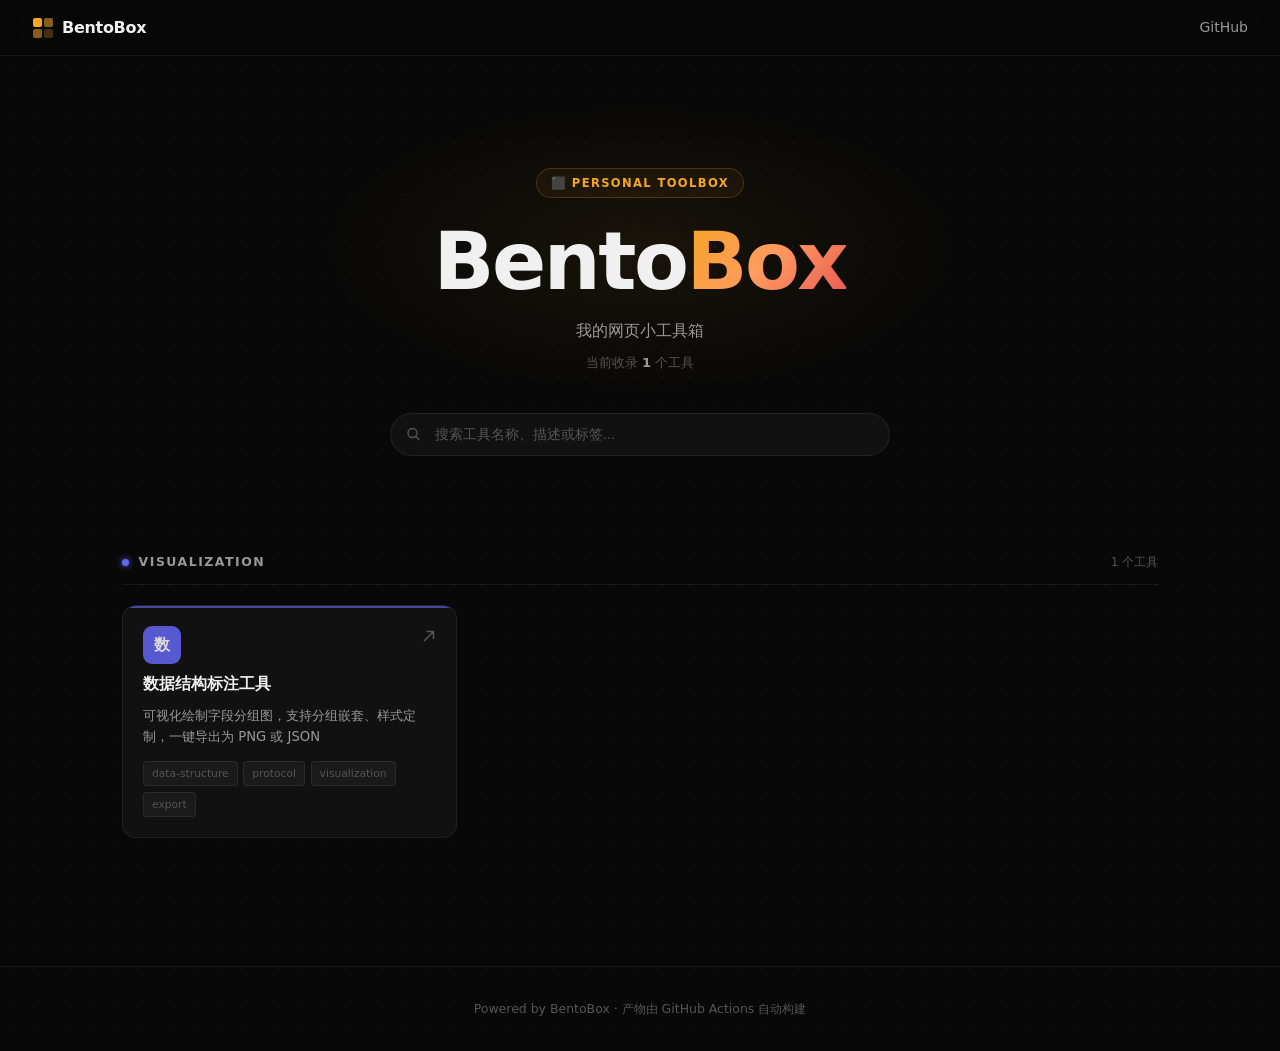
==== index.html @ 3259fa53 "deploy: 2026-03-08T04:17:30.360Z" ====
<!DOCTYPE html><html lang="zh-CN"> <head><meta charset="UTF-8"><meta name="viewport" content="width=device-width, initial-scale=1.0"><meta name="description" content="我的网页小工具箱"><title>工具箱 | BentoBox</title><link rel="icon" type="image/svg+xml" href="/favicon.svg"><link rel="stylesheet" href="/_assets/index.KYujO9lM.css"></head> <body> <header class="site-header"> <a class="site-header__logo" href="/"> <svg class="site-header__logo-mark" width="22" height="22" viewBox="0 0 22 22" fill="none" aria-hidden="true"> <rect x="1" y="1" width="9" height="9" rx="2" fill="#f5a623"></rect> <rect x="12" y="1" width="9" height="9" rx="2" fill="#f5a623" opacity="0.55"></rect> <rect x="1" y="12" width="9" height="9" rx="2" fill="#f5a623" opacity="0.55"></rect> <rect x="12" y="12" width="9" height="9" rx="2" fill="#f5a623" opacity="0.25"></rect> </svg>
BentoBox
</a> <nav class="site-header__nav"> <a href="https://github.com/XiaMoooooo/BentoBox" target="_blank" rel="noopener noreferrer">GitHub</a> </nav> </header> <main class="site-main">  <section class="hero"> <div class="hero__eyebrow">⬛ Personal Toolbox</div> <h1>Bento<span>Box</span></h1> <p class="hero__sub">我的网页小工具箱</p> <p class="hero__stats">当前收录 <strong>1</strong> 个工具</p> <div class="search-wrap"> <div class="search-bar"> <svg class="search-bar__icon" width="15" height="15" viewBox="0 0 15 15" fill="none" aria-hidden="true"> <circle cx="6.5" cy="6.5" r="4.5" stroke="currentColor" stroke-width="1.4"></circle> <path d="M10.5 10.5L13 13" stroke="currentColor" stroke-width="1.4" stroke-linecap="round"></path> </svg> <input type="search" id="tool-search" placeholder="搜索工具名称、描述或标签..." autocomplete="off" aria-label="搜索工具"> </div> </div> <script type="module">const c=document.getElementById("tool-search");c?.addEventListener("input",()=>{const t=c.value.toLowerCase().trim(),i=document.querySelectorAll(".tool-card"),r=document.querySelectorAll(".tools-category");let o=!1;i.forEach(e=>{const s=e.textContent?.toLowerCase()??"";e.style.display=!t||s.includes(t)?"":"none"}),r.forEach(e=>{const n=e.querySelectorAll('.tool-card:not([style*="display: none"])').length>0;e.style.display=n?"":"none",n&&(o=!0)});const l=document.getElementById("no-results");l&&l.classList.toggle("visible",!!t&&!o)});</script> </section> <div class="tools-section">  <div class="no-results" id="no-results">没有找到匹配的工具</div> <section class="tools-category" style="--cat-color: #6366f1"> <div class="tools-category__header"> <div class="tools-category__dot"></div> <h2 class="tools-category__title">visualization</h2> <span class="tools-category__count">1 个工具</span> </div> <div class="tools-grid"> <article class="tool-card" style="--cat-color: #6366f1">  <div class="tool-card__top"> <div class="tool-card__icon">数</div> <svg class="tool-card__arrow" width="14" height="14" viewBox="0 0 14 14" fill="none" aria-hidden="true"> <path d="M2.5 11.5L11.5 2.5M11.5 2.5H5M11.5 2.5V9.5" stroke="currentColor" stroke-width="1.5" stroke-linecap="round"></path> </svg> </div> <h3 class="tool-card__title"> <a href="/tools/data-struct-markup/">数据结构标注工具</a> </h3> <p class="tool-card__description">可视化绘制字段分组图，支持分组嵌套、样式定制，一键导出为 PNG 或 JSON</p> <ul class="tool-card__tags"> <li class="tool-card__tag">data-structure</li><li class="tool-card__tag">protocol</li><li class="tool-card__tag">visualization</li><li class="tool-card__tag">export</li> </ul> </article> </div> </section> </div>  </main> <footer class="site-footer"> <p>Powered by BentoBox · 产物由 GitHub Actions 自动构建</p> </footer> </body></html>
---- _assets/index.KYujO9lM.css ----
*,*:before,*:after{box-sizing:border-box;margin:0;padding:0}:root{--bg: #080808;--surface: #111;--surface-2: #161616;--border: rgba(255, 255, 255, .07);--border-strong: rgba(255, 255, 255, .14);--text: #f0f0f0;--text-2: #999;--muted: #555;--accent: #f5a623;--accent-hover: #ffc04a;--radius: 14px;font-family:system-ui,-apple-system,Segoe UI,Helvetica Neue,sans-serif}::-webkit-scrollbar{width:6px}::-webkit-scrollbar-track{background:transparent}::-webkit-scrollbar-thumb{background:#282828;border-radius:3px}::-webkit-scrollbar-thumb:hover{background:#383838}body{background:var(--bg);color:var(--text);min-height:100vh;line-height:1.6;background-image:radial-gradient(rgba(255,255,255,.032) 1px,transparent 1px);background-size:26px 26px}a{color:inherit;text-decoration:none}.site-header{display:flex;align-items:center;justify-content:space-between;padding:0 2rem;height:56px;border-bottom:1px solid var(--border);position:sticky;top:0;background:#080808bf;backdrop-filter:blur(20px);-webkit-backdrop-filter:blur(20px);z-index:100}.site-header__logo{font-size:1rem;font-weight:700;color:var(--text);letter-spacing:-.3px;display:flex;align-items:center;gap:.5rem}.site-header__logo-mark{display:block;flex-shrink:0}.site-header__nav{display:flex;gap:1.5rem;align-items:center}.site-header__nav a{color:var(--text-2);font-size:.875rem;transition:color .2s}.site-header__nav a:hover{color:var(--text)}.site-main{max-width:1100px;margin:0 auto;padding:2rem 2rem 5rem}.site-footer{text-align:center;padding:2rem;color:var(--muted);font-size:.78rem;border-top:1px solid var(--border)}.hero{text-align:center;padding:5rem 1rem 3.5rem;position:relative}.hero:before{content:"";position:absolute;top:0;left:50%;transform:translate(-50%);width:700px;height:320px;background:radial-gradient(ellipse at center,rgba(245,166,35,.07) 0%,transparent 65%);pointer-events:none;z-index:0}.hero>*{position:relative;z-index:1}.hero__eyebrow{display:inline-flex;align-items:center;gap:.4rem;font-size:.72rem;font-weight:600;color:var(--accent);text-transform:uppercase;letter-spacing:.12em;margin-bottom:1.5rem;padding:.3rem .9rem;border:1px solid rgba(245,166,35,.22);border-radius:9999px;background:#f5a6230d}.hero h1{font-size:clamp(2.8rem,8vw,5rem);font-weight:800;letter-spacing:-2.5px;line-height:1;color:var(--text);margin-bottom:1rem}.hero h1 span{background:linear-gradient(130deg,var(--accent) 0%,#ff9b5e 50%,#e85555 100%);-webkit-background-clip:text;-webkit-text-fill-color:transparent;background-clip:text}.hero__sub{color:var(--text-2);font-size:1rem;margin-bottom:.5rem}.hero__stats{font-size:.82rem;color:var(--muted);margin-bottom:2.5rem}.hero__stats strong{color:var(--text-2)}.search-wrap{display:flex;justify-content:center}.search-bar{position:relative;width:100%;max-width:500px}.search-bar__icon{position:absolute;left:1rem;top:50%;transform:translateY(-50%);color:var(--muted);pointer-events:none;display:flex;align-items:center}.search-bar input{width:100%;padding:.8rem 1.25rem .8rem 2.75rem;background:var(--surface);border:1px solid var(--border);border-radius:9999px;color:var(--text);font-size:.9rem;outline:none;transition:border-color .2s,box-shadow .2s}.search-bar input::placeholder{color:var(--muted)}.search-bar input:focus{border-color:#f5a62373;box-shadow:0 0 0 3px #f5a62312}.tools-section{margin-top:2.5rem}.tools-category{margin-bottom:3rem}.tools-category__header{display:flex;align-items:center;gap:.6rem;margin-bottom:1.25rem;padding-bottom:.75rem;border-bottom:1px solid var(--border)}.tools-category__dot{width:7px;height:7px;border-radius:50%;background:var(--cat-color, var(--muted));flex-shrink:0;box-shadow:0 0 6px var(--cat-color, transparent)}.tools-category__title{font-size:.78rem;font-weight:600;text-transform:uppercase;letter-spacing:.12em;color:var(--text-2)}.tools-category__count{margin-left:auto;font-size:.72rem;color:var(--muted)}.tools-grid{display:grid;grid-template-columns:repeat(auto-fill,minmax(260px,1fr));gap:1rem}.no-results{text-align:center;padding:3rem;color:var(--muted);font-size:.9rem;display:none}.no-results.visible{display:block}.tool-card{background:var(--surface);border:1px solid var(--border);border-radius:var(--radius);padding:1.25rem;display:flex;flex-direction:column;gap:.625rem;cursor:pointer;position:relative;overflow:hidden;transition:border-color .2s,background .2s,transform .2s,box-shadow .2s}.tool-card:before{content:"";position:absolute;top:0;left:0;right:0;height:2px;background:var(--cat-color, transparent);opacity:.65;transition:opacity .2s}.tool-card:hover{border-color:var(--border-strong);background:var(--surface-2);transform:translateY(-2px);box-shadow:0 10px 32px #00000059}.tool-card:hover:before{opacity:1}.tool-card--featured{border-color:#f5a62326;background:#f5a62305}.tool-card__top{display:flex;align-items:flex-start;justify-content:space-between;gap:.75rem}.tool-card__icon{width:38px;height:38px;border-radius:9px;background:var(--cat-color, #333);display:flex;align-items:center;justify-content:center;font-size:1rem;font-weight:700;color:#fff;flex-shrink:0;opacity:.85;text-transform:uppercase;letter-spacing:-.5px}.tool-card__arrow{color:var(--muted);transition:color .2s,transform .2s;flex-shrink:0;margin-top:3px}.tool-card:hover .tool-card__arrow{color:var(--accent);transform:translate(2px,-2px)}.tool-card__feat-badge{font-size:.65rem;padding:.15rem .5rem;background:var(--accent);color:#000;border-radius:9999px;font-weight:700;letter-spacing:.02em;position:absolute;top:.85rem;right:.85rem}.tool-card__title{font-size:.975rem;font-weight:600;line-height:1.35}.tool-card__title a{color:var(--text);transition:color .2s}.tool-card__title a:after{content:"";position:absolute;inset:0}.tool-card:hover .tool-card__title a{color:var(--accent)}.tool-card__description{font-size:.825rem;color:var(--text-2);flex:1;line-height:1.6;display:-webkit-box;-webkit-line-clamp:2;-webkit-box-orient:vertical;overflow:hidden}.tool-card__tags{list-style:none;display:flex;flex-wrap:wrap;gap:.35rem;margin-top:auto;padding-top:.25rem}.tool-card__tag{font-size:.67rem;padding:.18rem .5rem;background:#ffffff0a;border:1px solid var(--border);border-radius:4px;color:var(--muted)}.empty-state{text-align:center;padding:6rem 2rem}.empty-state__icon{font-size:2.5rem;margin-bottom:1.5rem;opacity:.3}.empty-state h2{font-size:1.2rem;margin-bottom:.75rem;color:var(--text-2);font-weight:500}.empty-state p{color:var(--muted);font-size:.875rem;line-height:1.9}.empty-state code{font-size:.83rem;background:var(--surface);border:1px solid var(--border);padding:.1rem .45rem;border-radius:4px;color:var(--accent);font-family:ui-monospace,SF Mono,Fira Code,monospace}
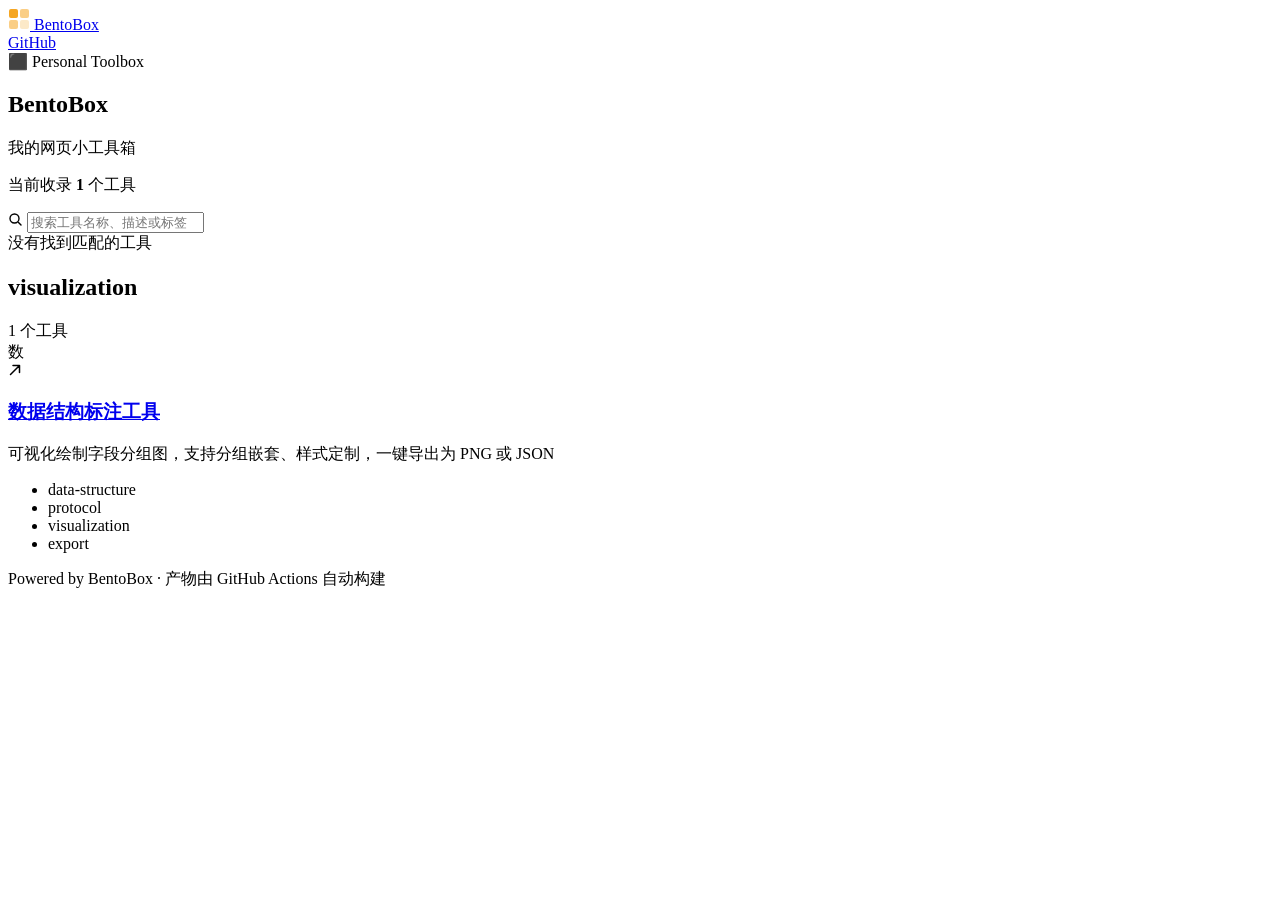
==== commit c3c0b77a: "deploy: 2026-03-08T04:34:06.216Z" ====
--- a/index.html
+++ b/index.html
@@ -1,3 +1,3 @@
-<!DOCTYPE html><html lang="zh-CN"> <head><meta charset="UTF-8"><meta name="viewport" content="width=device-width, initial-scale=1.0"><meta name="description" content="我的网页小工具箱"><title>工具箱 | BentoBox</title><link rel="icon" type="image/svg+xml" href="/favicon.svg"><link rel="stylesheet" href="/_assets/index.KYujO9lM.css"></head> <body> <header class="site-header"> <a class="site-header__logo" href="/"> <svg class="site-header__logo-mark" width="22" height="22" viewBox="0 0 22 22" fill="none" aria-hidden="true"> <rect x="1" y="1" width="9" height="9" rx="2" fill="#f5a623"></rect> <rect x="12" y="1" width="9" height="9" rx="2" fill="#f5a623" opacity="0.55"></rect> <rect x="1" y="12" width="9" height="9" rx="2" fill="#f5a623" opacity="0.55"></rect> <rect x="12" y="12" width="9" height="9" rx="2" fill="#f5a623" opacity="0.25"></rect> </svg>
+<!DOCTYPE html><html lang="zh-CN"> <head><meta charset="UTF-8"><meta name="viewport" content="width=device-width, initial-scale=1.0"><meta name="description" content="我的网页小工具箱"><title>工具箱 | BentoBox</title><link rel="icon" type="image/svg+xml" href="/BentoBox-Web/favicon.svg"><link rel="stylesheet" href="/BentoBox-Web/_assets/index.KYujO9lM.css"></head> <body> <header class="site-header"> <a class="site-header__logo" href="/BentoBox-Web/"> <svg class="site-header__logo-mark" width="22" height="22" viewBox="0 0 22 22" fill="none" aria-hidden="true"> <rect x="1" y="1" width="9" height="9" rx="2" fill="#f5a623"></rect> <rect x="12" y="1" width="9" height="9" rx="2" fill="#f5a623" opacity="0.55"></rect> <rect x="1" y="12" width="9" height="9" rx="2" fill="#f5a623" opacity="0.55"></rect> <rect x="12" y="12" width="9" height="9" rx="2" fill="#f5a623" opacity="0.25"></rect> </svg>
 BentoBox
-</a> <nav class="site-header__nav"> <a href="https://github.com/XiaMoooooo/BentoBox" target="_blank" rel="noopener noreferrer">GitHub</a> </nav> </header> <main class="site-main">  <section class="hero"> <div class="hero__eyebrow">⬛ Personal Toolbox</div> <h1>Bento<span>Box</span></h1> <p class="hero__sub">我的网页小工具箱</p> <p class="hero__stats">当前收录 <strong>1</strong> 个工具</p> <div class="search-wrap"> <div class="search-bar"> <svg class="search-bar__icon" width="15" height="15" viewBox="0 0 15 15" fill="none" aria-hidden="true"> <circle cx="6.5" cy="6.5" r="4.5" stroke="currentColor" stroke-width="1.4"></circle> <path d="M10.5 10.5L13 13" stroke="currentColor" stroke-width="1.4" stroke-linecap="round"></path> </svg> <input type="search" id="tool-search" placeholder="搜索工具名称、描述或标签..." autocomplete="off" aria-label="搜索工具"> </div> </div> <script type="module">const c=document.getElementById("tool-search");c?.addEventListener("input",()=>{const t=c.value.toLowerCase().trim(),i=document.querySelectorAll(".tool-card"),r=document.querySelectorAll(".tools-category");let o=!1;i.forEach(e=>{const s=e.textContent?.toLowerCase()??"";e.style.display=!t||s.includes(t)?"":"none"}),r.forEach(e=>{const n=e.querySelectorAll('.tool-card:not([style*="display: none"])').length>0;e.style.display=n?"":"none",n&&(o=!0)});const l=document.getElementById("no-results");l&&l.classList.toggle("visible",!!t&&!o)});</script> </section> <div class="tools-section">  <div class="no-results" id="no-results">没有找到匹配的工具</div> <section class="tools-category" style="--cat-color: #6366f1"> <div class="tools-category__header"> <div class="tools-category__dot"></div> <h2 class="tools-category__title">visualization</h2> <span class="tools-category__count">1 个工具</span> </div> <div class="tools-grid"> <article class="tool-card" style="--cat-color: #6366f1">  <div class="tool-card__top"> <div class="tool-card__icon">数</div> <svg class="tool-card__arrow" width="14" height="14" viewBox="0 0 14 14" fill="none" aria-hidden="true"> <path d="M2.5 11.5L11.5 2.5M11.5 2.5H5M11.5 2.5V9.5" stroke="currentColor" stroke-width="1.5" stroke-linecap="round"></path> </svg> </div> <h3 class="tool-card__title"> <a href="/tools/data-struct-markup/">数据结构标注工具</a> </h3> <p class="tool-card__description">可视化绘制字段分组图，支持分组嵌套、样式定制，一键导出为 PNG 或 JSON</p> <ul class="tool-card__tags"> <li class="tool-card__tag">data-structure</li><li class="tool-card__tag">protocol</li><li class="tool-card__tag">visualization</li><li class="tool-card__tag">export</li> </ul> </article> </div> </section> </div>  </main> <footer class="site-footer"> <p>Powered by BentoBox · 产物由 GitHub Actions 自动构建</p> </footer> </body></html>+</a> <nav class="site-header__nav"> <a href="https://github.com/XiaMoooooo/BentoBox" target="_blank" rel="noopener noreferrer">GitHub</a> </nav> </header> <main class="site-main">  <section class="hero"> <div class="hero__eyebrow">⬛ Personal Toolbox</div> <h1>Bento<span>Box</span></h1> <p class="hero__sub">我的网页小工具箱</p> <p class="hero__stats">当前收录 <strong>1</strong> 个工具</p> <div class="search-wrap"> <div class="search-bar"> <svg class="search-bar__icon" width="15" height="15" viewBox="0 0 15 15" fill="none" aria-hidden="true"> <circle cx="6.5" cy="6.5" r="4.5" stroke="currentColor" stroke-width="1.4"></circle> <path d="M10.5 10.5L13 13" stroke="currentColor" stroke-width="1.4" stroke-linecap="round"></path> </svg> <input type="search" id="tool-search" placeholder="搜索工具名称、描述或标签..." autocomplete="off" aria-label="搜索工具"> </div> </div> <script type="module">const c=document.getElementById("tool-search");c?.addEventListener("input",()=>{const t=c.value.toLowerCase().trim(),i=document.querySelectorAll(".tool-card"),r=document.querySelectorAll(".tools-category");let o=!1;i.forEach(e=>{const s=e.textContent?.toLowerCase()??"";e.style.display=!t||s.includes(t)?"":"none"}),r.forEach(e=>{const n=e.querySelectorAll('.tool-card:not([style*="display: none"])').length>0;e.style.display=n?"":"none",n&&(o=!0)});const l=document.getElementById("no-results");l&&l.classList.toggle("visible",!!t&&!o)});</script> </section> <div class="tools-section">  <div class="no-results" id="no-results">没有找到匹配的工具</div> <section class="tools-category" style="--cat-color: #6366f1"> <div class="tools-category__header"> <div class="tools-category__dot"></div> <h2 class="tools-category__title">visualization</h2> <span class="tools-category__count">1 个工具</span> </div> <div class="tools-grid"> <article class="tool-card" style="--cat-color: #6366f1">  <div class="tool-card__top"> <div class="tool-card__icon">数</div> <svg class="tool-card__arrow" width="14" height="14" viewBox="0 0 14 14" fill="none" aria-hidden="true"> <path d="M2.5 11.5L11.5 2.5M11.5 2.5H5M11.5 2.5V9.5" stroke="currentColor" stroke-width="1.5" stroke-linecap="round"></path> </svg> </div> <h3 class="tool-card__title"> <a href="/BentoBox-Web/tools/data-struct-markup/">数据结构标注工具</a> </h3> <p class="tool-card__description">可视化绘制字段分组图，支持分组嵌套、样式定制，一键导出为 PNG 或 JSON</p> <ul class="tool-card__tags"> <li class="tool-card__tag">data-structure</li><li class="tool-card__tag">protocol</li><li class="tool-card__tag">visualization</li><li class="tool-card__tag">export</li> </ul> </article> </div> </section> </div>  </main> <footer class="site-footer"> <p>Powered by BentoBox · 产物由 GitHub Actions 自动构建</p> </footer> </body></html>
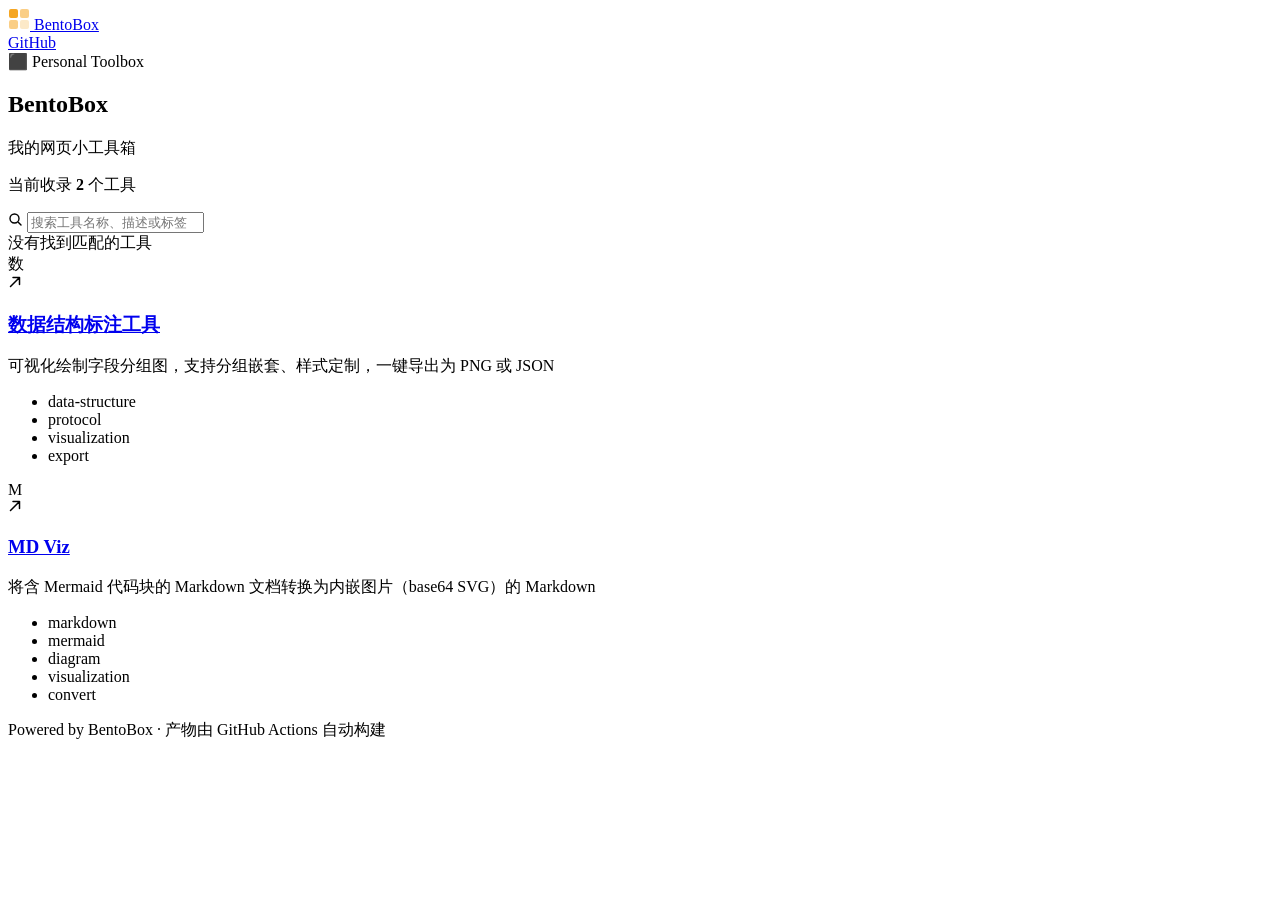
==== commit 9f85ca79: "deploy: 2026-03-13T03:25:51.848Z" ====
--- a/index.html
+++ b/index.html
@@ -1,3 +1,5 @@
-<!DOCTYPE html><html lang="zh-CN"> <head><meta charset="UTF-8"><meta name="viewport" content="width=device-width, initial-scale=1.0"><meta name="description" content="我的网页小工具箱"><title>工具箱 | BentoBox</title><link rel="icon" type="image/svg+xml" href="/BentoBox-Web/favicon.svg"><link rel="stylesheet" href="/BentoBox-Web/_assets/index.KYujO9lM.css"></head> <body> <header class="site-header"> <a class="site-header__logo" href="/BentoBox-Web/"> <svg class="site-header__logo-mark" width="22" height="22" viewBox="0 0 22 22" fill="none" aria-hidden="true"> <rect x="1" y="1" width="9" height="9" rx="2" fill="#f5a623"></rect> <rect x="12" y="1" width="9" height="9" rx="2" fill="#f5a623" opacity="0.55"></rect> <rect x="1" y="12" width="9" height="9" rx="2" fill="#f5a623" opacity="0.55"></rect> <rect x="12" y="12" width="9" height="9" rx="2" fill="#f5a623" opacity="0.25"></rect> </svg>
+<!DOCTYPE html><html lang="zh-CN"> <head><meta charset="UTF-8"><meta name="viewport" content="width=device-width, initial-scale=1.0"><meta name="description" content="我的网页小工具箱"><title>工具箱 | BentoBox</title><link rel="icon" type="image/svg+xml" href="/BentoBox-Page/favicon.svg"><link rel="stylesheet" href="/BentoBox-Page/_assets/index.BEciTjfA.css">
+<style>.tool-card[data-astro-cid-g5sewvjw]{position:relative}.tool-card__link[data-astro-cid-g5sewvjw]:after{content:"";position:absolute;inset:0}
+</style></head> <body> <header class="site-header"> <a class="site-header__logo" href="/BentoBox-Page/"> <svg class="site-header__logo-mark" width="22" height="22" viewBox="0 0 22 22" fill="none" aria-hidden="true"> <rect x="1" y="1" width="9" height="9" rx="2" fill="#f5a623"></rect> <rect x="12" y="1" width="9" height="9" rx="2" fill="#f5a623" opacity="0.55"></rect> <rect x="1" y="12" width="9" height="9" rx="2" fill="#f5a623" opacity="0.55"></rect> <rect x="12" y="12" width="9" height="9" rx="2" fill="#f5a623" opacity="0.25"></rect> </svg>
 BentoBox
-</a> <nav class="site-header__nav"> <a href="https://github.com/XiaMoooooo/BentoBox" target="_blank" rel="noopener noreferrer">GitHub</a> </nav> </header> <main class="site-main">  <section class="hero"> <div class="hero__eyebrow">⬛ Personal Toolbox</div> <h1>Bento<span>Box</span></h1> <p class="hero__sub">我的网页小工具箱</p> <p class="hero__stats">当前收录 <strong>1</strong> 个工具</p> <div class="search-wrap"> <div class="search-bar"> <svg class="search-bar__icon" width="15" height="15" viewBox="0 0 15 15" fill="none" aria-hidden="true"> <circle cx="6.5" cy="6.5" r="4.5" stroke="currentColor" stroke-width="1.4"></circle> <path d="M10.5 10.5L13 13" stroke="currentColor" stroke-width="1.4" stroke-linecap="round"></path> </svg> <input type="search" id="tool-search" placeholder="搜索工具名称、描述或标签..." autocomplete="off" aria-label="搜索工具"> </div> </div> <script type="module">const c=document.getElementById("tool-search");c?.addEventListener("input",()=>{const t=c.value.toLowerCase().trim(),i=document.querySelectorAll(".tool-card"),r=document.querySelectorAll(".tools-category");let o=!1;i.forEach(e=>{const s=e.textContent?.toLowerCase()??"";e.style.display=!t||s.includes(t)?"":"none"}),r.forEach(e=>{const n=e.querySelectorAll('.tool-card:not([style*="display: none"])').length>0;e.style.display=n?"":"none",n&&(o=!0)});const l=document.getElementById("no-results");l&&l.classList.toggle("visible",!!t&&!o)});</script> </section> <div class="tools-section">  <div class="no-results" id="no-results">没有找到匹配的工具</div> <section class="tools-category" style="--cat-color: #6366f1"> <div class="tools-category__header"> <div class="tools-category__dot"></div> <h2 class="tools-category__title">visualization</h2> <span class="tools-category__count">1 个工具</span> </div> <div class="tools-grid"> <article class="tool-card" style="--cat-color: #6366f1">  <div class="tool-card__top"> <div class="tool-card__icon">数</div> <svg class="tool-card__arrow" width="14" height="14" viewBox="0 0 14 14" fill="none" aria-hidden="true"> <path d="M2.5 11.5L11.5 2.5M11.5 2.5H5M11.5 2.5V9.5" stroke="currentColor" stroke-width="1.5" stroke-linecap="round"></path> </svg> </div> <h3 class="tool-card__title"> <a href="/BentoBox-Web/tools/data-struct-markup/">数据结构标注工具</a> </h3> <p class="tool-card__description">可视化绘制字段分组图，支持分组嵌套、样式定制，一键导出为 PNG 或 JSON</p> <ul class="tool-card__tags"> <li class="tool-card__tag">data-structure</li><li class="tool-card__tag">protocol</li><li class="tool-card__tag">visualization</li><li class="tool-card__tag">export</li> </ul> </article> </div> </section> </div>  </main> <footer class="site-footer"> <p>Powered by BentoBox · 产物由 GitHub Actions 自动构建</p> </footer> </body></html>+</a> <nav class="site-header__nav"> <a href="https://github.com/XiaMoooooo/BentoBox" target="_blank" rel="noopener noreferrer">GitHub</a> </nav> </header> <main class="site-main">  <section class="hero"> <div class="hero__eyebrow">⬛ Personal Toolbox</div> <h1>Bento<span>Box</span></h1> <p class="hero__sub">我的网页小工具箱</p> <p class="hero__stats">当前收录 <strong>2</strong> 个工具</p> <div class="search-wrap"> <div class="search-bar"> <svg class="search-bar__icon" width="15" height="15" viewBox="0 0 15 15" fill="none" aria-hidden="true"> <circle cx="6.5" cy="6.5" r="4.5" stroke="currentColor" stroke-width="1.4"></circle> <path d="M10.5 10.5L13 13" stroke="currentColor" stroke-width="1.4" stroke-linecap="round"></path> </svg> <input type="search" id="tool-search" placeholder="搜索工具名称、描述或标签..." autocomplete="off" aria-label="搜索工具"> </div> </div> <script type="module">const c=document.getElementById("tool-search");c?.addEventListener("input",()=>{const t=c.value.toLowerCase().trim(),i=document.querySelectorAll(".tool-card"),r=document.querySelectorAll(".tools-category");let o=!1;i.forEach(e=>{const s=e.textContent?.toLowerCase()??"";e.style.display=!t||s.includes(t)?"":"none"}),r.forEach(e=>{const n=e.querySelectorAll('.tool-card:not([style*="display: none"])').length>0;e.style.display=n?"":"none",n&&(o=!0)});const l=document.getElementById("no-results");l&&l.classList.toggle("visible",!!t&&!o)});</script> </section> <div class="tools-section">  <div class="no-results" id="no-results">没有找到匹配的工具</div> <div class="tools-grid"> <article class="tool-card" style="--cat-color: #6366f1" data-astro-cid-g5sewvjw>  <div class="tool-card__top" data-astro-cid-g5sewvjw> <div class="tool-card__icon" data-astro-cid-g5sewvjw>数</div> <svg class="tool-card__arrow" width="14" height="14" viewBox="0 0 14 14" fill="none" aria-hidden="true" data-astro-cid-g5sewvjw> <path d="M2.5 11.5L11.5 2.5M11.5 2.5H5M11.5 2.5V9.5" stroke="currentColor" stroke-width="1.5" stroke-linecap="round" data-astro-cid-g5sewvjw></path> </svg> </div> <h3 class="tool-card__title" data-astro-cid-g5sewvjw> <a href="/BentoBox-Page/tools/data-struct-markup/" class="tool-card__link" data-astro-cid-g5sewvjw>数据结构标注工具</a> </h3> <p class="tool-card__description" data-astro-cid-g5sewvjw>可视化绘制字段分组图，支持分组嵌套、样式定制，一键导出为 PNG 或 JSON</p> <ul class="tool-card__tags" data-astro-cid-g5sewvjw> <li class="tool-card__tag" data-astro-cid-g5sewvjw>data-structure</li><li class="tool-card__tag" data-astro-cid-g5sewvjw>protocol</li><li class="tool-card__tag" data-astro-cid-g5sewvjw>visualization</li><li class="tool-card__tag" data-astro-cid-g5sewvjw>export</li> </ul> </article> <article class="tool-card" style="--cat-color: #14b8a6" data-astro-cid-g5sewvjw>  <div class="tool-card__top" data-astro-cid-g5sewvjw> <div class="tool-card__icon" data-astro-cid-g5sewvjw>M</div> <svg class="tool-card__arrow" width="14" height="14" viewBox="0 0 14 14" fill="none" aria-hidden="true" data-astro-cid-g5sewvjw> <path d="M2.5 11.5L11.5 2.5M11.5 2.5H5M11.5 2.5V9.5" stroke="currentColor" stroke-width="1.5" stroke-linecap="round" data-astro-cid-g5sewvjw></path> </svg> </div> <h3 class="tool-card__title" data-astro-cid-g5sewvjw> <a href="/BentoBox-Page/tools/md-viz/" class="tool-card__link" data-astro-cid-g5sewvjw>MD Viz</a> </h3> <p class="tool-card__description" data-astro-cid-g5sewvjw>将含 Mermaid 代码块的 Markdown 文档转换为内嵌图片（base64 SVG）的 Markdown</p> <ul class="tool-card__tags" data-astro-cid-g5sewvjw> <li class="tool-card__tag" data-astro-cid-g5sewvjw>markdown</li><li class="tool-card__tag" data-astro-cid-g5sewvjw>mermaid</li><li class="tool-card__tag" data-astro-cid-g5sewvjw>diagram</li><li class="tool-card__tag" data-astro-cid-g5sewvjw>visualization</li><li class="tool-card__tag" data-astro-cid-g5sewvjw>convert</li> </ul> </article>  </div>  </div>  </main> <footer class="site-footer"> <p>Powered by BentoBox · 产物由 GitHub Actions 自动构建</p> </footer> </body></html>
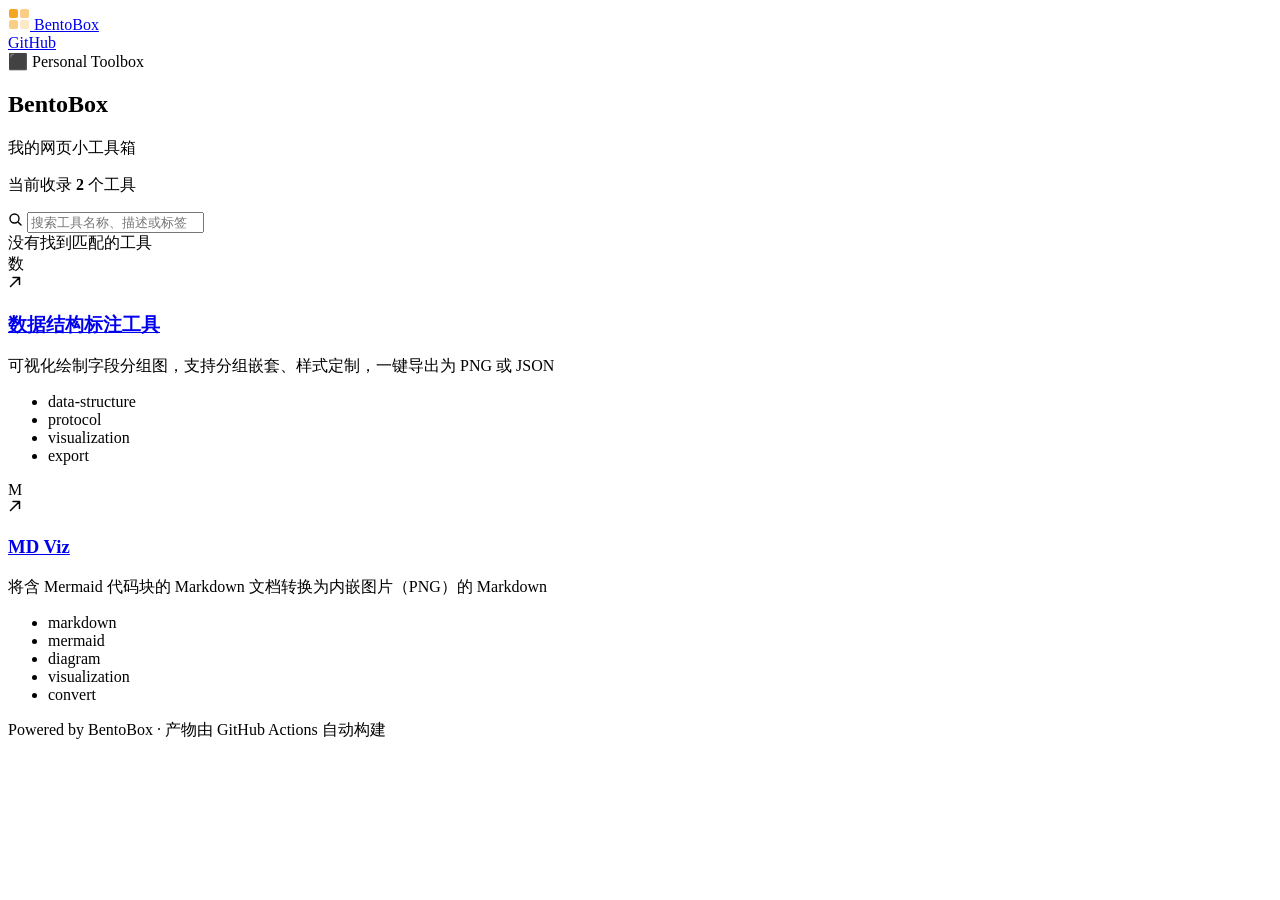
==== commit 4d92e529: "deploy: 2026-03-16T03:27:41.612Z" ====
--- a/index.html
+++ b/index.html
@@ -2,4 +2,4 @@
 <style>.tool-card[data-astro-cid-g5sewvjw]{position:relative}.tool-card__link[data-astro-cid-g5sewvjw]:after{content:"";position:absolute;inset:0}
 </style></head> <body> <header class="site-header"> <a class="site-header__logo" href="/BentoBox-Page/"> <svg class="site-header__logo-mark" width="22" height="22" viewBox="0 0 22 22" fill="none" aria-hidden="true"> <rect x="1" y="1" width="9" height="9" rx="2" fill="#f5a623"></rect> <rect x="12" y="1" width="9" height="9" rx="2" fill="#f5a623" opacity="0.55"></rect> <rect x="1" y="12" width="9" height="9" rx="2" fill="#f5a623" opacity="0.55"></rect> <rect x="12" y="12" width="9" height="9" rx="2" fill="#f5a623" opacity="0.25"></rect> </svg>
 BentoBox
-</a> <nav class="site-header__nav"> <a href="https://github.com/XiaMoooooo/BentoBox" target="_blank" rel="noopener noreferrer">GitHub</a> </nav> </header> <main class="site-main">  <section class="hero"> <div class="hero__eyebrow">⬛ Personal Toolbox</div> <h1>Bento<span>Box</span></h1> <p class="hero__sub">我的网页小工具箱</p> <p class="hero__stats">当前收录 <strong>2</strong> 个工具</p> <div class="search-wrap"> <div class="search-bar"> <svg class="search-bar__icon" width="15" height="15" viewBox="0 0 15 15" fill="none" aria-hidden="true"> <circle cx="6.5" cy="6.5" r="4.5" stroke="currentColor" stroke-width="1.4"></circle> <path d="M10.5 10.5L13 13" stroke="currentColor" stroke-width="1.4" stroke-linecap="round"></path> </svg> <input type="search" id="tool-search" placeholder="搜索工具名称、描述或标签..." autocomplete="off" aria-label="搜索工具"> </div> </div> <script type="module">const c=document.getElementById("tool-search");c?.addEventListener("input",()=>{const t=c.value.toLowerCase().trim(),i=document.querySelectorAll(".tool-card"),r=document.querySelectorAll(".tools-category");let o=!1;i.forEach(e=>{const s=e.textContent?.toLowerCase()??"";e.style.display=!t||s.includes(t)?"":"none"}),r.forEach(e=>{const n=e.querySelectorAll('.tool-card:not([style*="display: none"])').length>0;e.style.display=n?"":"none",n&&(o=!0)});const l=document.getElementById("no-results");l&&l.classList.toggle("visible",!!t&&!o)});</script> </section> <div class="tools-section">  <div class="no-results" id="no-results">没有找到匹配的工具</div> <div class="tools-grid"> <article class="tool-card" style="--cat-color: #6366f1" data-astro-cid-g5sewvjw>  <div class="tool-card__top" data-astro-cid-g5sewvjw> <div class="tool-card__icon" data-astro-cid-g5sewvjw>数</div> <svg class="tool-card__arrow" width="14" height="14" viewBox="0 0 14 14" fill="none" aria-hidden="true" data-astro-cid-g5sewvjw> <path d="M2.5 11.5L11.5 2.5M11.5 2.5H5M11.5 2.5V9.5" stroke="currentColor" stroke-width="1.5" stroke-linecap="round" data-astro-cid-g5sewvjw></path> </svg> </div> <h3 class="tool-card__title" data-astro-cid-g5sewvjw> <a href="/BentoBox-Page/tools/data-struct-markup/" class="tool-card__link" data-astro-cid-g5sewvjw>数据结构标注工具</a> </h3> <p class="tool-card__description" data-astro-cid-g5sewvjw>可视化绘制字段分组图，支持分组嵌套、样式定制，一键导出为 PNG 或 JSON</p> <ul class="tool-card__tags" data-astro-cid-g5sewvjw> <li class="tool-card__tag" data-astro-cid-g5sewvjw>data-structure</li><li class="tool-card__tag" data-astro-cid-g5sewvjw>protocol</li><li class="tool-card__tag" data-astro-cid-g5sewvjw>visualization</li><li class="tool-card__tag" data-astro-cid-g5sewvjw>export</li> </ul> </article> <article class="tool-card" style="--cat-color: #14b8a6" data-astro-cid-g5sewvjw>  <div class="tool-card__top" data-astro-cid-g5sewvjw> <div class="tool-card__icon" data-astro-cid-g5sewvjw>M</div> <svg class="tool-card__arrow" width="14" height="14" viewBox="0 0 14 14" fill="none" aria-hidden="true" data-astro-cid-g5sewvjw> <path d="M2.5 11.5L11.5 2.5M11.5 2.5H5M11.5 2.5V9.5" stroke="currentColor" stroke-width="1.5" stroke-linecap="round" data-astro-cid-g5sewvjw></path> </svg> </div> <h3 class="tool-card__title" data-astro-cid-g5sewvjw> <a href="/BentoBox-Page/tools/md-viz/" class="tool-card__link" data-astro-cid-g5sewvjw>MD Viz</a> </h3> <p class="tool-card__description" data-astro-cid-g5sewvjw>将含 Mermaid 代码块的 Markdown 文档转换为内嵌图片（base64 SVG）的 Markdown</p> <ul class="tool-card__tags" data-astro-cid-g5sewvjw> <li class="tool-card__tag" data-astro-cid-g5sewvjw>markdown</li><li class="tool-card__tag" data-astro-cid-g5sewvjw>mermaid</li><li class="tool-card__tag" data-astro-cid-g5sewvjw>diagram</li><li class="tool-card__tag" data-astro-cid-g5sewvjw>visualization</li><li class="tool-card__tag" data-astro-cid-g5sewvjw>convert</li> </ul> </article>  </div>  </div>  </main> <footer class="site-footer"> <p>Powered by BentoBox · 产物由 GitHub Actions 自动构建</p> </footer> </body></html>+</a> <nav class="site-header__nav"> <a href="https://github.com/XiaMoooooo/BentoBox" target="_blank" rel="noopener noreferrer">GitHub</a> </nav> </header> <main class="site-main">  <section class="hero"> <div class="hero__eyebrow">⬛ Personal Toolbox</div> <h1>Bento<span>Box</span></h1> <p class="hero__sub">我的网页小工具箱</p> <p class="hero__stats">当前收录 <strong>2</strong> 个工具</p> <div class="search-wrap"> <div class="search-bar"> <svg class="search-bar__icon" width="15" height="15" viewBox="0 0 15 15" fill="none" aria-hidden="true"> <circle cx="6.5" cy="6.5" r="4.5" stroke="currentColor" stroke-width="1.4"></circle> <path d="M10.5 10.5L13 13" stroke="currentColor" stroke-width="1.4" stroke-linecap="round"></path> </svg> <input type="search" id="tool-search" placeholder="搜索工具名称、描述或标签..." autocomplete="off" aria-label="搜索工具"> </div> </div> <script type="module">const c=document.getElementById("tool-search");c?.addEventListener("input",()=>{const t=c.value.toLowerCase().trim(),i=document.querySelectorAll(".tool-card"),r=document.querySelectorAll(".tools-category");let o=!1;i.forEach(e=>{const s=e.textContent?.toLowerCase()??"";e.style.display=!t||s.includes(t)?"":"none"}),r.forEach(e=>{const n=e.querySelectorAll('.tool-card:not([style*="display: none"])').length>0;e.style.display=n?"":"none",n&&(o=!0)});const l=document.getElementById("no-results");l&&l.classList.toggle("visible",!!t&&!o)});</script> </section> <div class="tools-section">  <div class="no-results" id="no-results">没有找到匹配的工具</div> <div class="tools-grid"> <article class="tool-card" style="--cat-color: #6366f1" data-astro-cid-g5sewvjw>  <div class="tool-card__top" data-astro-cid-g5sewvjw> <div class="tool-card__icon" data-astro-cid-g5sewvjw>数</div> <svg class="tool-card__arrow" width="14" height="14" viewBox="0 0 14 14" fill="none" aria-hidden="true" data-astro-cid-g5sewvjw> <path d="M2.5 11.5L11.5 2.5M11.5 2.5H5M11.5 2.5V9.5" stroke="currentColor" stroke-width="1.5" stroke-linecap="round" data-astro-cid-g5sewvjw></path> </svg> </div> <h3 class="tool-card__title" data-astro-cid-g5sewvjw> <a href="/BentoBox-Page/tools/data-struct-markup/" class="tool-card__link" data-astro-cid-g5sewvjw>数据结构标注工具</a> </h3> <p class="tool-card__description" data-astro-cid-g5sewvjw>可视化绘制字段分组图，支持分组嵌套、样式定制，一键导出为 PNG 或 JSON</p> <ul class="tool-card__tags" data-astro-cid-g5sewvjw> <li class="tool-card__tag" data-astro-cid-g5sewvjw>data-structure</li><li class="tool-card__tag" data-astro-cid-g5sewvjw>protocol</li><li class="tool-card__tag" data-astro-cid-g5sewvjw>visualization</li><li class="tool-card__tag" data-astro-cid-g5sewvjw>export</li> </ul> </article> <article class="tool-card" style="--cat-color: #14b8a6" data-astro-cid-g5sewvjw>  <div class="tool-card__top" data-astro-cid-g5sewvjw> <div class="tool-card__icon" data-astro-cid-g5sewvjw>M</div> <svg class="tool-card__arrow" width="14" height="14" viewBox="0 0 14 14" fill="none" aria-hidden="true" data-astro-cid-g5sewvjw> <path d="M2.5 11.5L11.5 2.5M11.5 2.5H5M11.5 2.5V9.5" stroke="currentColor" stroke-width="1.5" stroke-linecap="round" data-astro-cid-g5sewvjw></path> </svg> </div> <h3 class="tool-card__title" data-astro-cid-g5sewvjw> <a href="/BentoBox-Page/tools/md-viz/" class="tool-card__link" data-astro-cid-g5sewvjw>MD Viz</a> </h3> <p class="tool-card__description" data-astro-cid-g5sewvjw>将含 Mermaid 代码块的 Markdown 文档转换为内嵌图片（PNG）的 Markdown</p> <ul class="tool-card__tags" data-astro-cid-g5sewvjw> <li class="tool-card__tag" data-astro-cid-g5sewvjw>markdown</li><li class="tool-card__tag" data-astro-cid-g5sewvjw>mermaid</li><li class="tool-card__tag" data-astro-cid-g5sewvjw>diagram</li><li class="tool-card__tag" data-astro-cid-g5sewvjw>visualization</li><li class="tool-card__tag" data-astro-cid-g5sewvjw>convert</li> </ul> </article>  </div>  </div>  </main> <footer class="site-footer"> <p>Powered by BentoBox · 产物由 GitHub Actions 自动构建</p> </footer> </body></html>
